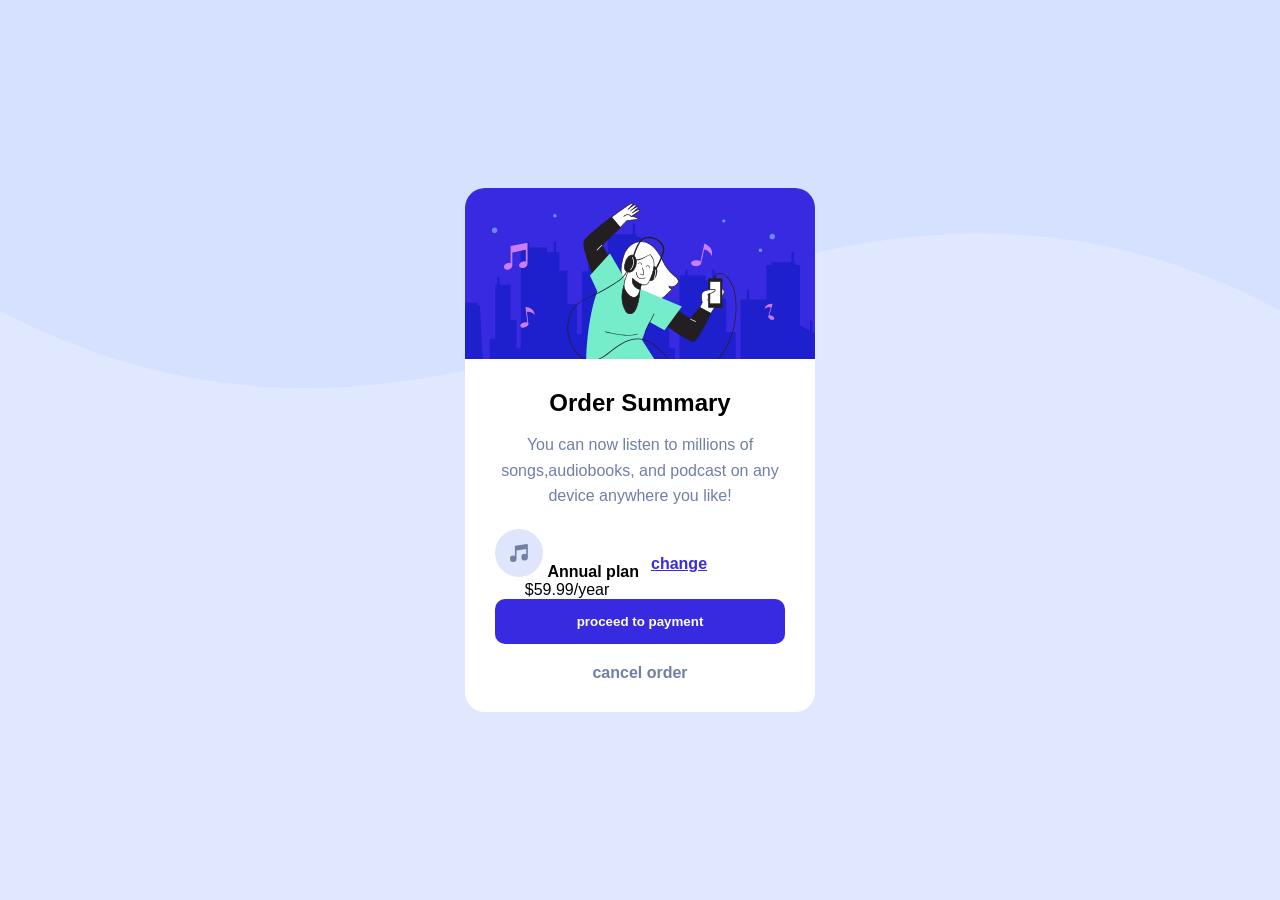
==== day_4/index.html @ 9f10822f "complete Day 4 order summary challenge" ====
<!DOCTYPE html>
<html lang="en">
    <head>
        <meta charset="UTF-8"
        <meta name="viewport" content="width=device-width, initial-scaled=1.0">
        <title>order summary</title>
        <link rel="stylesheet" href="style.css">
    </head>

    <body>

        <main class="card">
          

            <img src="./images/illustration-hero.svg" alt="Music">

                  <section class="content">
                    <h1>Order Summary</h1>

                    <p>

                        You can now listen to millions of songs,audiobooks,
                        and podcast on any device anywhere you like!
                    </p>

                    
                        <div class="plan-info">
                       

                        <div class="Annual">
                             <img src="./images/icon-music.svg" alt="music icon">
                            <strong>Annual plan</strong>
                            <p>$59.99/year </p>
                        </div>

                        <a href="#">change</a>
                    </div>

                    <button class="payment-btn">proceed to payment</button>

                    <a href="#" class="cancel" href="#">cancel order</a>
                  </section>

        </main>

    </body>
</html>
---- day_4/style.css ----
*{
    margin: 0;
    padding: 0;
    box-sizing: border-box;
}

body {
    min-height: 100vh;
    display: flex;
    justify-content: center;
    align-items: center;
    font-family: Arial, sans-serif;
    background: #e0e8ff;
    background-image: url(./images/pattern-background-desktop.svg);
    background-repeat: no-repeat;
    background-size: contain; 
}

.card {
    width: 350px;
    background: white;
    border-radius: 20px;
    overflow: hidden;
    text-align: center;
    box-shadow: 0 15px 30px rgba(red, green, blue, alpha);
}

.card > img {
    width: 100%;
    display: block;
    height: auto;
}

.content {
    padding: 30px;
}

h1 {
    font-size: 24px;
    margin-bottom: 15px;
}

.content > p {
    color: #717fa6;
    line-height: 1.6;
    margin-bottom: 20px;
}

 a {
    color: #382ae1;
    font-weight: bold;
}

button {
    width: 100%;
    border: none;
    padding: 15px;
    border-radius: 10px;
    background: #382ae1;
    color: white;
    font-weight: bold;
    cursor: pointer;
    margin-bottom: 20px;
}

.cancel {
    display: block;
    text-decoration: none;
    color: #717fa6;
    font-weight: bold;
}

@media (max-width: 480px) {
    .card {
        width: 90%;
    }
}

.plan {
    background-color: #f7f7f7;
    border-radius: 12px;
    padding: 15px;
    display: flex;
    flex-direction: column;
    align-items: center;
    justify-content: space-between;
}

.plan-info {
    display: flex;
    align-items: center;
    gap: 12px;
}

.music-icon {
    background-color: #e5e5e5;
    width: 45px;
    height: 45px;
    border-radius: 50%;
    display: flex;
    align-items: center;
    justify-content: center;
    object-fit: fill;
}

.plan h3 {
    margin: 0;
}

.plan p {
    margin: 4px 0 0;
}

.plan a {
    color: #3829e0;
    font-weight: bold;
}

.plan a:hover {
color: #2114a8;
text-decoration: underline;
}

.payment-btn {
    transition: 0.2s ease;
}

.payment-btn:hover {
    background-color: #2114a8;
    box-shadow: 0 6px 12px rgba(0, 0, 0, 0.2);
}

.cancel-order {
    color: #777;
    transition: 0.2s ease;
}

.cancel-order:hover {
    color: #333;
}
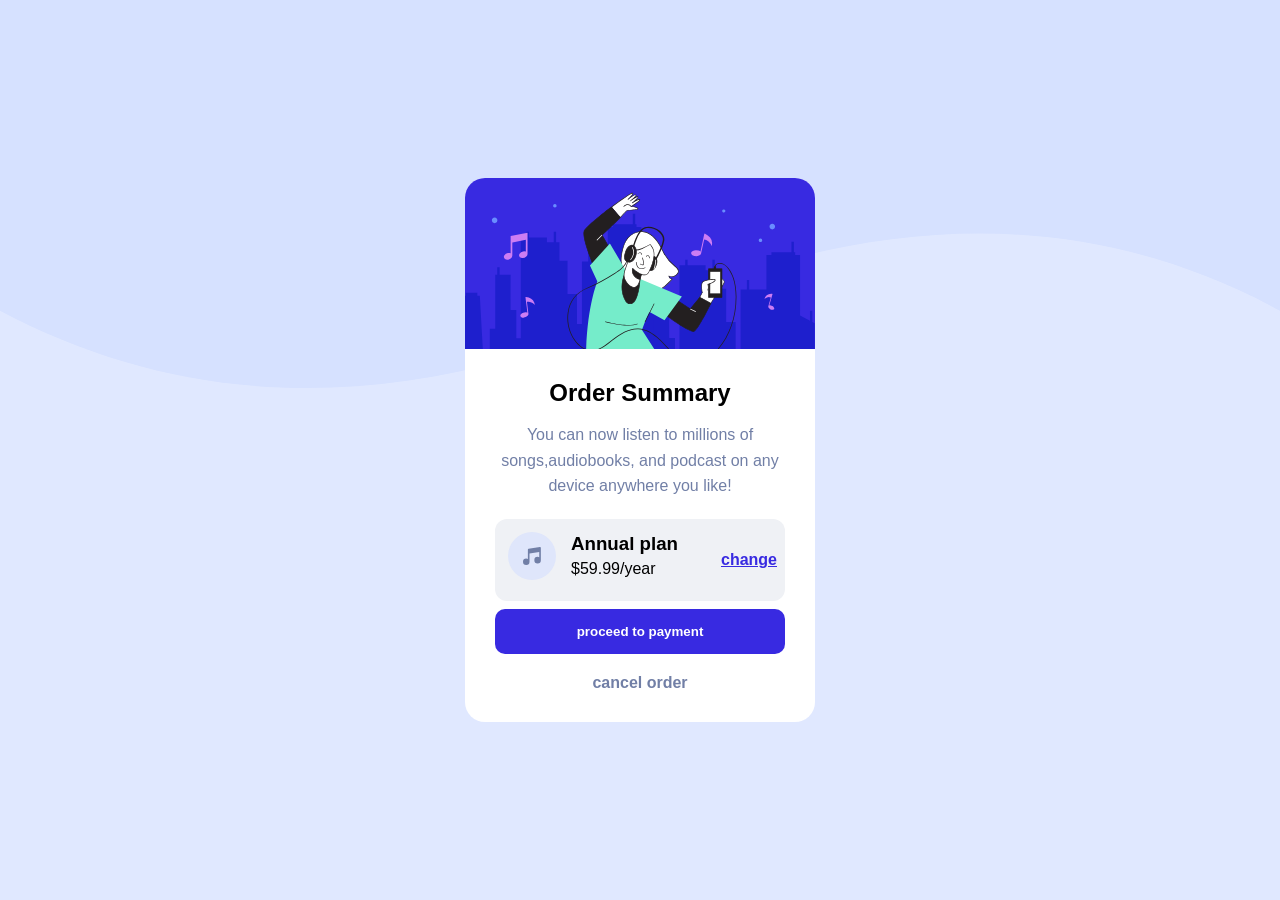
==== commit 7fa2e5fe: "done with the order summary card" ====
--- a/day_4/index.html
+++ b/day_4/index.html
@@ -14,32 +14,37 @@
 
             <img src="./images/illustration-hero.svg" alt="Music">
 
-                  <section class="content">
-                    <h1>Order Summary</h1>
+            <section class="content">
+                <h1>Order Summary</h1>
 
-                    <p>
+                <p>
 
-                        You can now listen to millions of songs,audiobooks,
-                        and podcast on any device anywhere you like!
-                    </p>
+                You can now listen to millions of songs,audiobooks,
+                and podcast on any device anywhere you like!
+                </p>
 
                     
-                        <div class="plan-info">
+                <div class="plan-info">
                        
 
-                        <div class="Annual">
-                             <img src="./images/icon-music.svg" alt="music icon">
-                            <strong>Annual plan</strong>
+                    <div class="plan-box">
+                        <img src="./images/icon-music.svg" alt="music icon">
+
+                        <div class="plan-details">
+                            <h3>Annual plan</h3>
                             <p>$59.99/year </p>
-                        </div>
+                        
+                        </div> 
 
-                        <a href="#">change</a>
                     </div>
 
-                    <button class="payment-btn">proceed to payment</button>
+                    <a href="#">change</a>
+                </div>
 
-                    <a href="#" class="cancel" href="#">cancel order</a>
-                  </section>
+                <button class="payment-btn">proceed to payment</button>
+
+                <a href="#" class="cancel" href="#">cancel order</a>
+            </section>
 
         </main>
 
--- a/day_4/style.css
+++ b/day_4/style.css
@@ -89,8 +89,48 @@
 .plan-info {
     display: flex;
     align-items: center;
+    justify-content: space-between;
+    background: #eff1f5;
+    padding: 8px;
+    margin-bottom: 8px;
     gap: 12px;
+    border-radius: 12px;
 }
+.plan-info a:hover{
+    text-decoration: none;
+    color: #2114a8;
+}
+.plan-box{
+    display: flex;
+    justify-content: space-between;
+    padding: 5px;
+    align-items: center;
+    margin-bottom: 8px;
+}
+.plan-details{
+    margin-left: 15px;
+    padding: 0;
+    text-align: left;
+    
+}
+.plan-details h3 {
+  font-weight: 700;  
+  margin-bottom: 5px;
+  /* margin-left: 0; */
+  
+
+    
+}
+.plan-details p {
+  /* font-weight: 700;   */
+
+  margin-left: 0;
+  
+  
+
+    
+}
+
 
 .music-icon {
     background-color: #e5e5e5;
@@ -102,7 +142,7 @@
     justify-content: center;
     object-fit: fill;
 }
-
+/* 
 .plan h3 {
     margin: 0;
 }
@@ -119,7 +159,7 @@
 .plan a:hover {
 color: #2114a8;
 text-decoration: underline;
-}
+} */
 
 .payment-btn {
     transition: 0.2s ease;
@@ -130,11 +170,11 @@
     box-shadow: 0 6px 12px rgba(0, 0, 0, 0.2);
 }
 
-.cancel-order {
+/* .cancel-order {
     color: #777;
     transition: 0.2s ease;
-}
+} */
 
-.cancel-order:hover {
+.cancel:hover {
     color: #333;
 }
